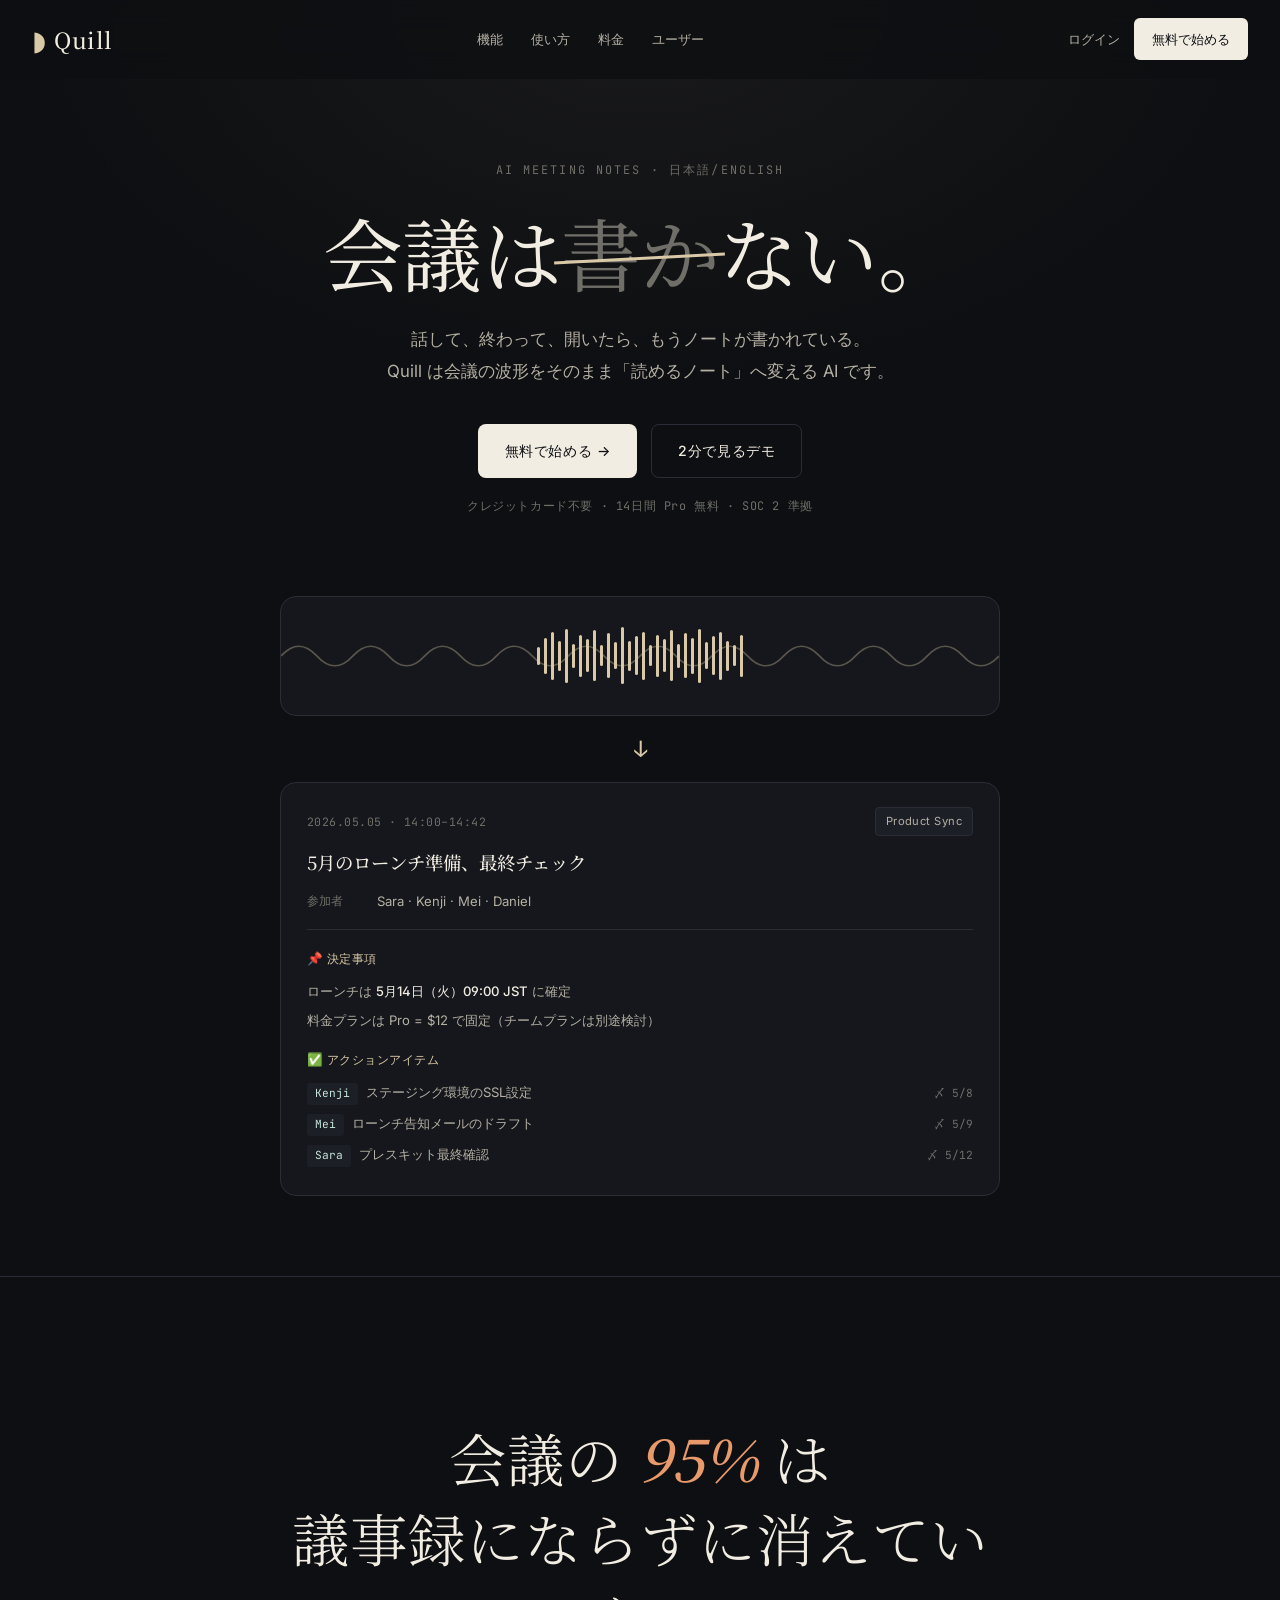
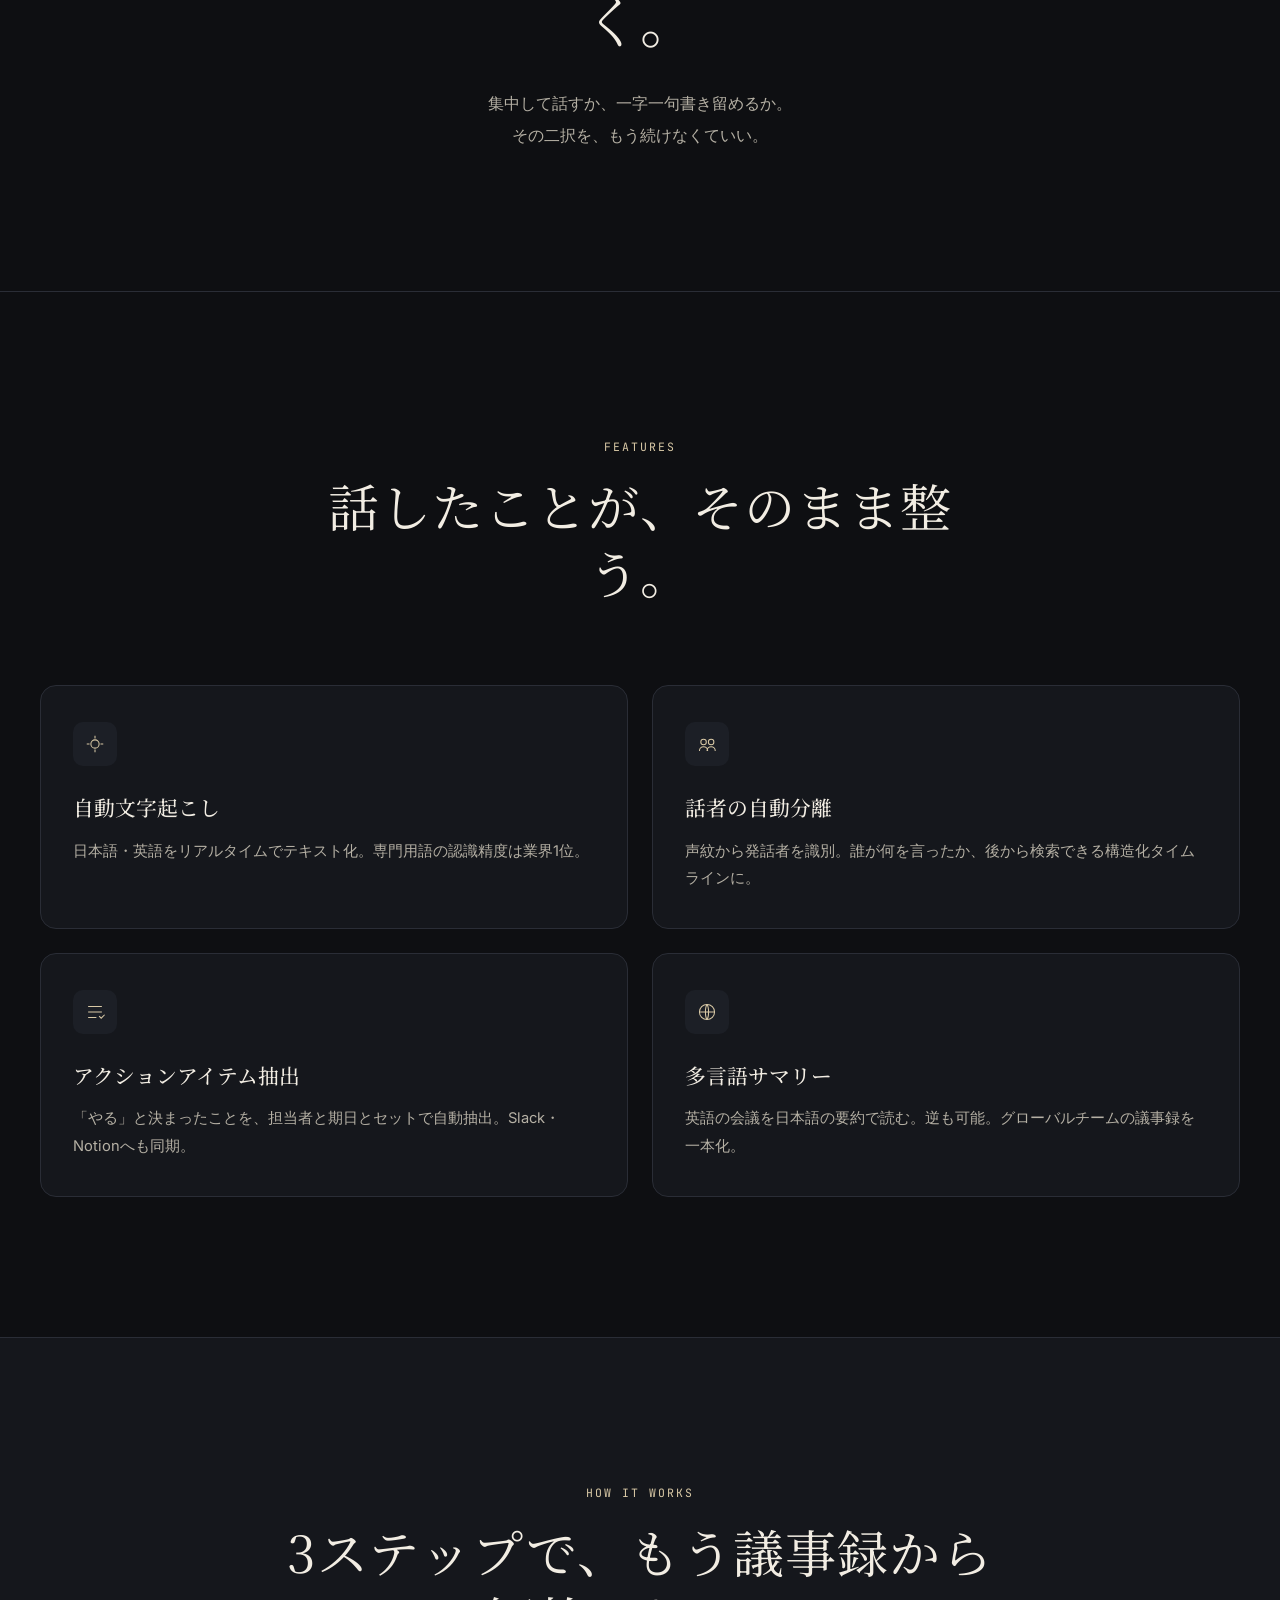
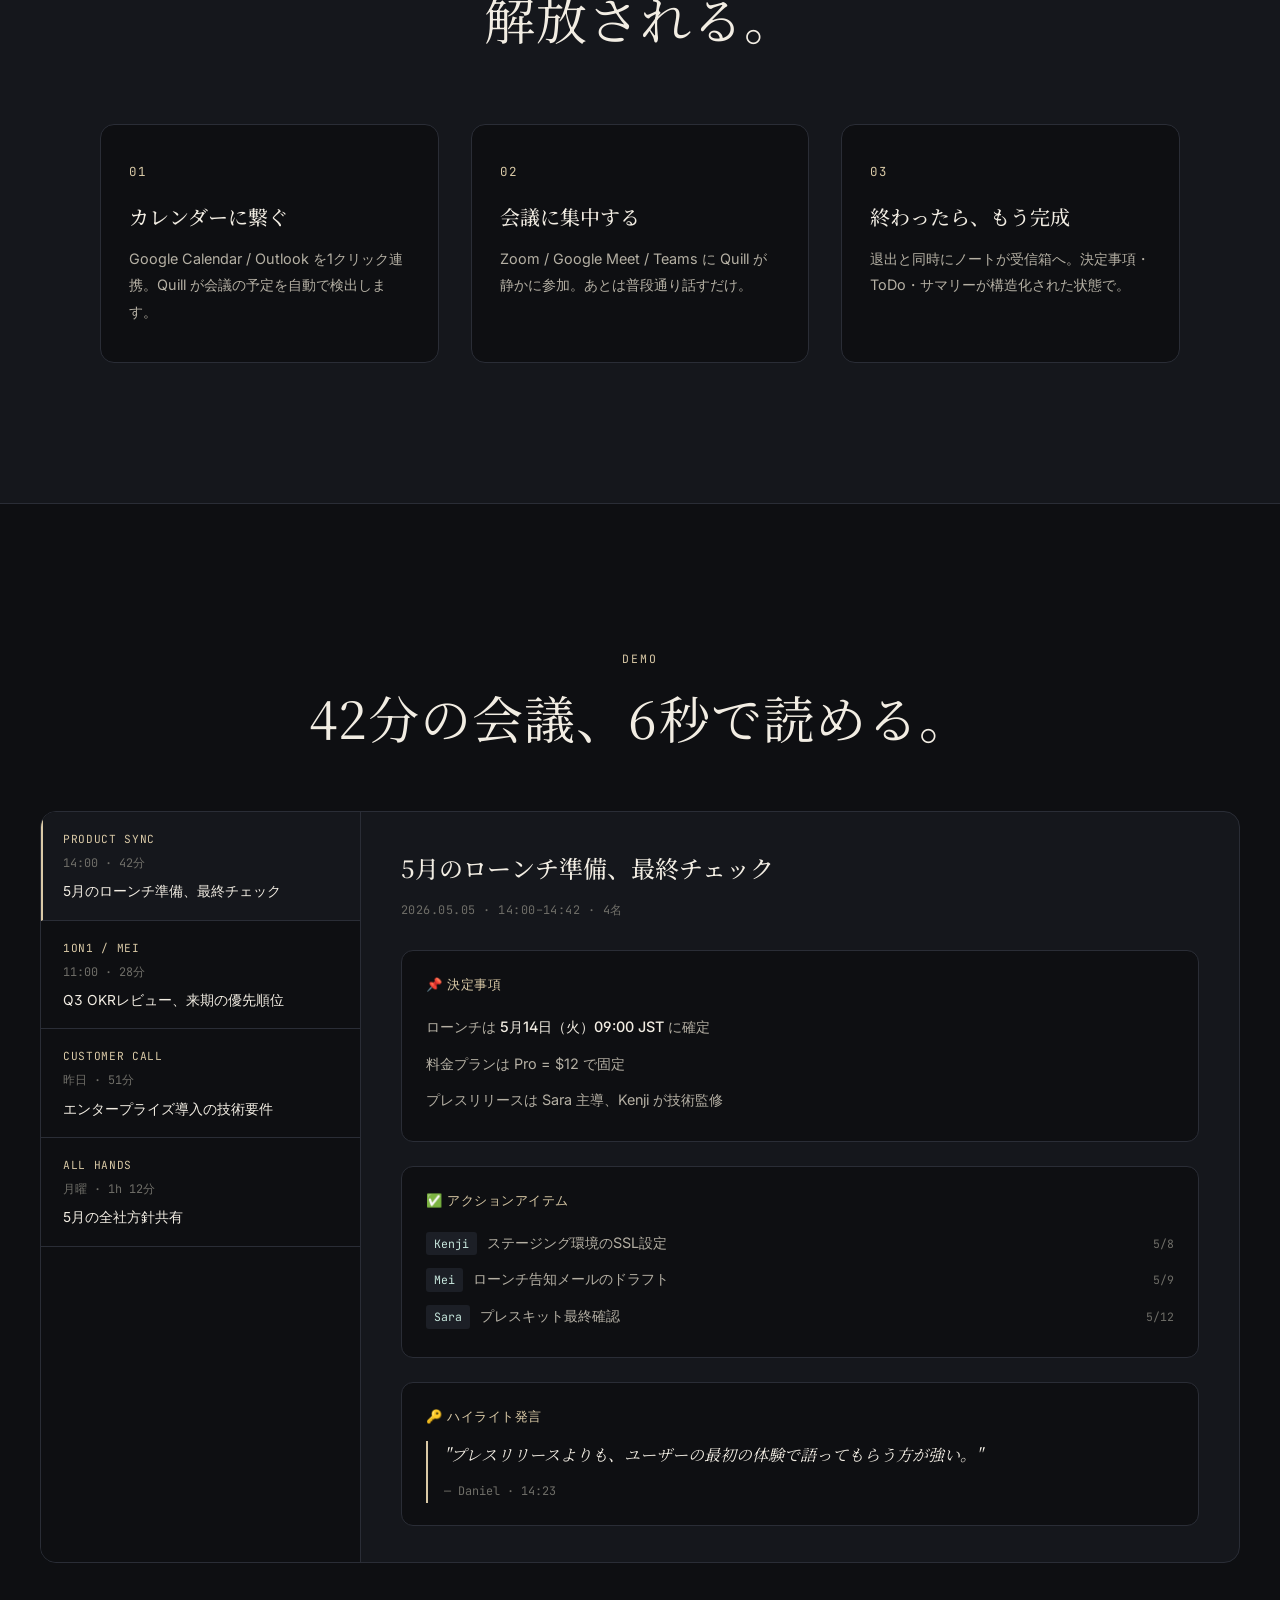
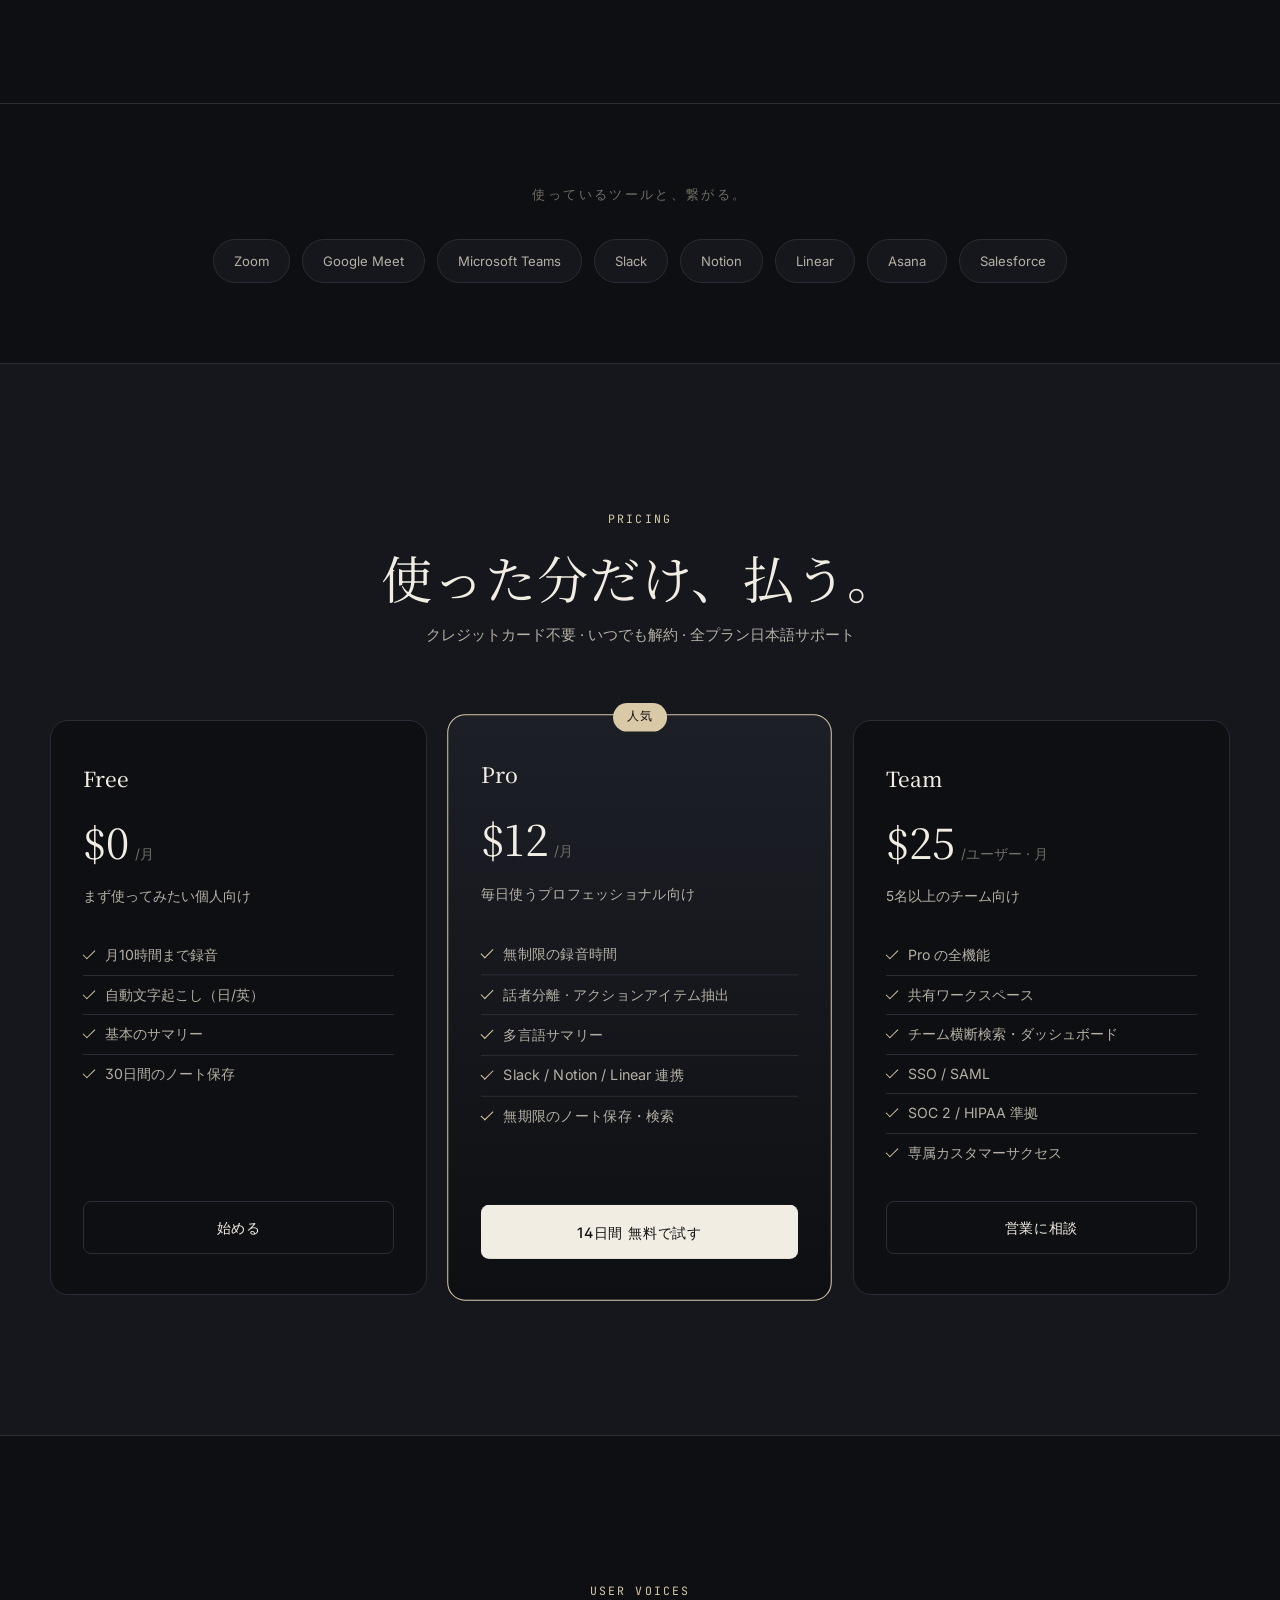
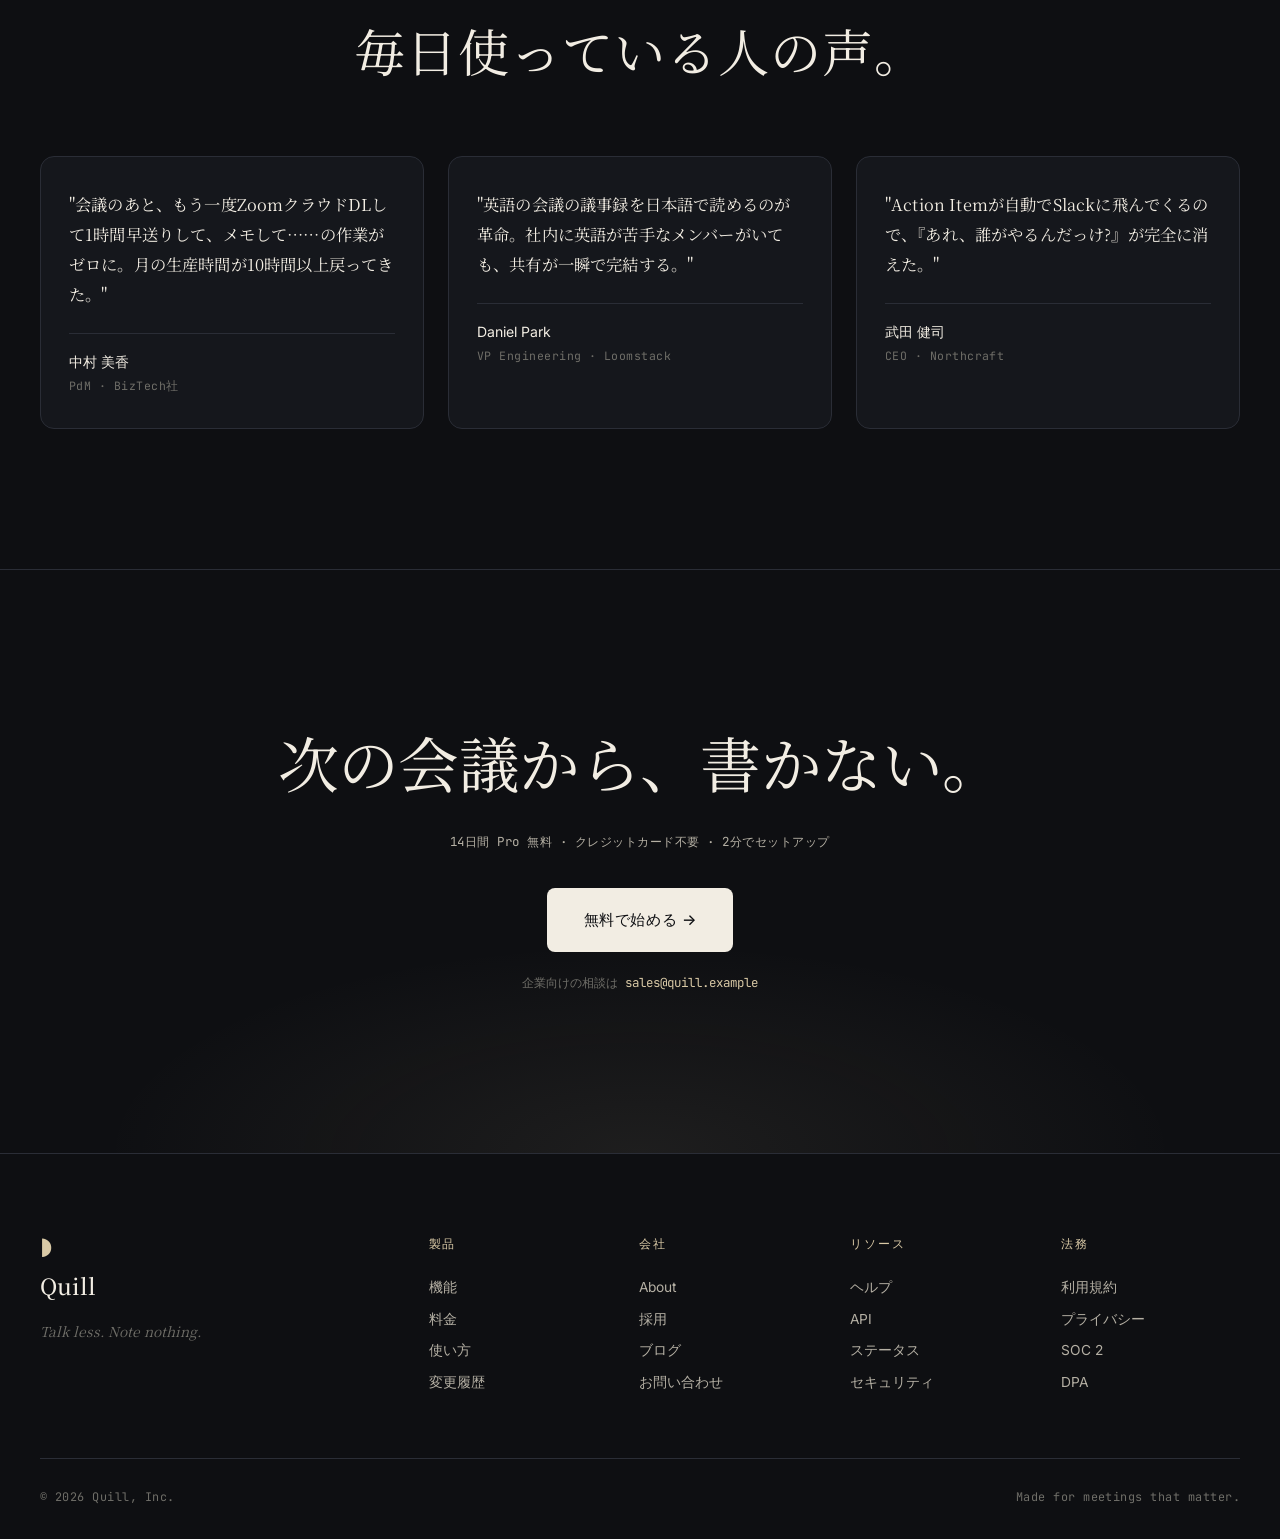
==== index.html @ e0715c47 "init: Quill — AI Meeting Notes SaaS LP" ====
<!DOCTYPE html>
<html lang="ja">
<head>
<meta charset="UTF-8">
<meta name="viewport" content="width=device-width,initial-scale=1">
<title>Quill — 会議は書かない。</title>
<meta name="description" content="AI議事録・話者分離・アクションアイテム抽出。Zoom / Google Meet / Teams に常駐し、終わった瞬間に読めるノートが届く。">
<meta property="og:title" content="Quill — 会議は書かない。">
<meta property="og:description" content="AI議事録・話者分離・アクションアイテム抽出。終わった瞬間に読めるノートが届く。">
<meta property="og:type" content="website">
<link rel="preconnect" href="https://fonts.googleapis.com">
<link rel="preconnect" href="https://fonts.gstatic.com" crossorigin>
<link href="https://fonts.googleapis.com/css2?family=Inter:wght@300;400;500;600;700&family=JetBrains+Mono:wght@400;500&family=Noto+Serif+JP:wght@300;400;500&display=swap" rel="stylesheet">
<link rel="stylesheet" href="styles.css">
</head>
<body>

<!-- Nav -->
<header class="nav" id="nav">
  <div class="nav__inner">
    <a href="#" class="nav__logo">
      <span class="nav__logo-mark">◗</span>
      <span class="nav__logo-text">Quill</span>
    </a>
    <nav class="nav__links">
      <a href="#features">機能</a>
      <a href="#how">使い方</a>
      <a href="#pricing">料金</a>
      <a href="#voices">ユーザー</a>
    </nav>
    <div class="nav__actions">
      <a href="#" class="nav__login">ログイン</a>
      <a href="#cta" class="nav__cta">無料で始める</a>
    </div>
  </div>
</header>

<!-- Hero -->
<section class="hero">
  <div class="hero__inner">
    <p class="hero__eyebrow">AI Meeting Notes · 日本語/English</p>
    <h1 class="hero__title">
      会議は<span class="hero__strike">書か</span>ない。
    </h1>
    <p class="hero__sub">
      話して、終わって、開いたら、もうノートが書かれている。<br>
      Quill は会議の波形をそのまま「読めるノート」へ変える AI です。
    </p>
    <div class="hero__cta">
      <a href="#cta" class="btn btn--primary">無料で始める →</a>
      <a href="#demo" class="btn btn--ghost">2分で見るデモ</a>
    </div>
    <p class="hero__trust">
      クレジットカード不要 · 14日間 Pro 無料 · SOC 2 準拠
    </p>

    <!-- Waveform → Note transformation -->
    <div class="hero-stage" aria-hidden="true">
      <div class="hero-stage__wave">
        <svg viewBox="0 0 600 120" preserveAspectRatio="none" class="wave-svg">
          <path id="wave-path" d="M0,60 Q15,40 30,60 T60,60 T90,60 T120,60 T150,60 T180,60 T210,60 T240,60 T270,60 T300,60 T330,60 T360,60 T390,60 T420,60 T450,60 T480,60 T510,60 T540,60 T570,60 T600,60" fill="none" stroke="currentColor" stroke-width="1.5"/>
        </svg>
        <div class="wave-bars">
          <span></span><span></span><span></span><span></span><span></span>
          <span></span><span></span><span></span><span></span><span></span>
          <span></span><span></span><span></span><span></span><span></span>
          <span></span><span></span><span></span><span></span><span></span>
          <span></span><span></span><span></span><span></span><span></span>
          <span></span><span></span><span></span><span></span><span></span>
        </div>
      </div>
      <div class="hero-stage__arrow">↓</div>
      <div class="hero-stage__note">
        <div class="note__head">
          <span class="note__date">2026.05.05 · 14:00–14:42</span>
          <span class="note__tag">Product Sync</span>
        </div>
        <h3 class="note__title">5月のローンチ準備、最終チェック</h3>
        <div class="note__row">
          <span class="note__label">参加者</span>
          <span class="note__value">Sara · Kenji · Mei · Daniel</span>
        </div>
        <div class="note__section">
          <p class="note__heading">📌 決定事項</p>
          <ul class="note__list">
            <li>ローンチは <strong>5月14日（火）09:00 JST</strong> に確定</li>
            <li>料金プランは Pro = $12 で固定（チームプランは別途検討）</li>
          </ul>
        </div>
        <div class="note__section">
          <p class="note__heading">✅ アクションアイテム</p>
          <ul class="note__list note__list--actions">
            <li><span class="who">Kenji</span> ステージング環境のSSL設定 <span class="due">〆 5/8</span></li>
            <li><span class="who">Mei</span> ローンチ告知メールのドラフト <span class="due">〆 5/9</span></li>
            <li><span class="who">Sara</span> プレスキット最終確認 <span class="due">〆 5/12</span></li>
          </ul>
        </div>
      </div>
    </div>
  </div>
</section>

<!-- Empathy statement -->
<section class="empathy">
  <div class="empathy__inner">
    <p class="empathy__lead">
      会議の <span class="empathy__num">95%</span> は<br>
      議事録にならずに消えていく。
    </p>
    <p class="empathy__sub">
      集中して話すか、一字一句書き留めるか。<br>
      その二択を、もう続けなくていい。
    </p>
  </div>
</section>

<!-- Features -->
<section class="features" id="features">
  <div class="features__header">
    <span class="eyebrow">Features</span>
    <h2 class="section-title">話したことが、そのまま整う。</h2>
  </div>
  <div class="features__grid">
    <article class="feature">
      <div class="feature__icon">
        <svg viewBox="0 0 32 32" fill="none" stroke="currentColor" stroke-width="1.5"><circle cx="16" cy="16" r="6"/><path d="M16 4v4M16 24v4M4 16h4M24 16h4"/></svg>
      </div>
      <h3 class="feature__title">自動文字起こし</h3>
      <p class="feature__desc">日本語・英語をリアルタイムでテキスト化。専門用語の認識精度は業界1位。</p>
    </article>
    <article class="feature">
      <div class="feature__icon">
        <svg viewBox="0 0 32 32" fill="none" stroke="currentColor" stroke-width="1.5"><circle cx="11" cy="13" r="4"/><circle cx="22" cy="13" r="4"/><path d="M5 26c0-3.3 2.7-6 6-6s6 2.7 6 6M16 26c0-3.3 2.7-6 6-6s6 2.7 6 6"/></svg>
      </div>
      <h3 class="feature__title">話者の自動分離</h3>
      <p class="feature__desc">声紋から発話者を識別。誰が何を言ったか、後から検索できる構造化タイムラインに。</p>
    </article>
    <article class="feature">
      <div class="feature__icon">
        <svg viewBox="0 0 32 32" fill="none" stroke="currentColor" stroke-width="1.5"><path d="M6 8h20M6 16h20M6 24h12"/><path d="M22 22l3 3 5-5"/></svg>
      </div>
      <h3 class="feature__title">アクションアイテム抽出</h3>
      <p class="feature__desc">「やる」と決まったことを、担当者と期日とセットで自動抽出。Slack・Notionへも同期。</p>
    </article>
    <article class="feature">
      <div class="feature__icon">
        <svg viewBox="0 0 32 32" fill="none" stroke="currentColor" stroke-width="1.5"><circle cx="16" cy="16" r="11"/><path d="M5 16h22M16 5c3 4 3 18 0 22M16 5c-3 4-3 18 0 22"/></svg>
      </div>
      <h3 class="feature__title">多言語サマリー</h3>
      <p class="feature__desc">英語の会議を日本語の要約で読む。逆も可能。グローバルチームの議事録を一本化。</p>
    </article>
  </div>
</section>

<!-- How it works -->
<section class="how" id="how">
  <div class="how__header">
    <span class="eyebrow">How it works</span>
    <h2 class="section-title">3ステップで、もう議事録から解放される。</h2>
  </div>
  <div class="how__steps">
    <div class="step">
      <div class="step__num">01</div>
      <h3 class="step__title">カレンダーに繋ぐ</h3>
      <p class="step__desc">Google Calendar / Outlook を1クリック連携。Quill が会議の予定を自動で検出します。</p>
    </div>
    <div class="step">
      <div class="step__num">02</div>
      <h3 class="step__title">会議に集中する</h3>
      <p class="step__desc">Zoom / Google Meet / Teams に Quill が静かに参加。あとは普段通り話すだけ。</p>
    </div>
    <div class="step">
      <div class="step__num">03</div>
      <h3 class="step__title">終わったら、もう完成</h3>
      <p class="step__desc">退出と同時にノートが受信箱へ。決定事項・ToDo・サマリーが構造化された状態で。</p>
    </div>
  </div>
</section>

<!-- Demo -->
<section class="demo" id="demo">
  <div class="demo__header">
    <span class="eyebrow">Demo</span>
    <h2 class="section-title">42分の会議、6秒で読める。</h2>
  </div>
  <div class="demo__inner">
    <div class="demo__sidebar">
      <div class="demo__sidebar-item is-active">
        <span class="demo__sidebar-tag">Product Sync</span>
        <span class="demo__sidebar-time">14:00 · 42分</span>
        <span class="demo__sidebar-summary">5月のローンチ準備、最終チェック</span>
      </div>
      <div class="demo__sidebar-item">
        <span class="demo__sidebar-tag">1on1 / Mei</span>
        <span class="demo__sidebar-time">11:00 · 28分</span>
        <span class="demo__sidebar-summary">Q3 OKRレビュー、来期の優先順位</span>
      </div>
      <div class="demo__sidebar-item">
        <span class="demo__sidebar-tag">Customer Call</span>
        <span class="demo__sidebar-time">昨日 · 51分</span>
        <span class="demo__sidebar-summary">エンタープライズ導入の技術要件</span>
      </div>
      <div class="demo__sidebar-item">
        <span class="demo__sidebar-tag">All Hands</span>
        <span class="demo__sidebar-time">月曜 · 1h 12分</span>
        <span class="demo__sidebar-summary">5月の全社方針共有</span>
      </div>
    </div>
    <div class="demo__main">
      <div class="demo__main-head">
        <h3>5月のローンチ準備、最終チェック</h3>
        <span class="demo__main-meta">2026.05.05 · 14:00–14:42 · 4名</span>
      </div>
      <div class="demo__main-body">
        <div class="demo__panel">
          <p class="demo__panel-title">📌 決定事項</p>
          <ul>
            <li>ローンチは <strong>5月14日（火）09:00 JST</strong> に確定</li>
            <li>料金プランは Pro = $12 で固定</li>
            <li>プレスリリースは Sara 主導、Kenji が技術監修</li>
          </ul>
        </div>
        <div class="demo__panel">
          <p class="demo__panel-title">✅ アクションアイテム</p>
          <ul class="demo__panel--actions">
            <li><span class="who">Kenji</span> ステージング環境のSSL設定 <span class="due">5/8</span></li>
            <li><span class="who">Mei</span> ローンチ告知メールのドラフト <span class="due">5/9</span></li>
            <li><span class="who">Sara</span> プレスキット最終確認 <span class="due">5/12</span></li>
          </ul>
        </div>
        <div class="demo__panel">
          <p class="demo__panel-title">🔑 ハイライト発言</p>
          <blockquote>
            <p>"プレスリリースよりも、ユーザーの最初の体験で語ってもらう方が強い。"</p>
            <cite>— Daniel · 14:23</cite>
          </blockquote>
        </div>
      </div>
    </div>
  </div>
</section>

<!-- Integrations -->
<section class="integrations">
  <p class="integrations__title">使っているツールと、繋がる。</p>
  <div class="integrations__row">
    <span class="integration-chip">Zoom</span>
    <span class="integration-chip">Google Meet</span>
    <span class="integration-chip">Microsoft Teams</span>
    <span class="integration-chip">Slack</span>
    <span class="integration-chip">Notion</span>
    <span class="integration-chip">Linear</span>
    <span class="integration-chip">Asana</span>
    <span class="integration-chip">Salesforce</span>
  </div>
</section>

<!-- Pricing -->
<section class="pricing" id="pricing">
  <div class="pricing__header">
    <span class="eyebrow">Pricing</span>
    <h2 class="section-title">使った分だけ、払う。</h2>
    <p class="pricing__sub">クレジットカード不要 · いつでも解約 · 全プラン日本語サポート</p>
  </div>
  <div class="pricing__grid">
    <article class="plan">
      <h3 class="plan__name">Free</h3>
      <p class="plan__price"><span class="plan__amount">$0</span><span class="plan__per">/月</span></p>
      <p class="plan__desc">まず使ってみたい個人向け</p>
      <ul class="plan__list">
        <li>月10時間まで録音</li>
        <li>自動文字起こし（日/英）</li>
        <li>基本のサマリー</li>
        <li>30日間のノート保存</li>
      </ul>
      <a href="#cta" class="btn btn--ghost btn--full">始める</a>
    </article>
    <article class="plan plan--featured">
      <span class="plan__badge">人気</span>
      <h3 class="plan__name">Pro</h3>
      <p class="plan__price"><span class="plan__amount">$12</span><span class="plan__per">/月</span></p>
      <p class="plan__desc">毎日使うプロフェッショナル向け</p>
      <ul class="plan__list">
        <li>無制限の録音時間</li>
        <li>話者分離 · アクションアイテム抽出</li>
        <li>多言語サマリー</li>
        <li>Slack / Notion / Linear 連携</li>
        <li>無期限のノート保存・検索</li>
      </ul>
      <a href="#cta" class="btn btn--primary btn--full">14日間 無料で試す</a>
    </article>
    <article class="plan">
      <h3 class="plan__name">Team</h3>
      <p class="plan__price"><span class="plan__amount">$25</span><span class="plan__per">/ユーザー · 月</span></p>
      <p class="plan__desc">5名以上のチーム向け</p>
      <ul class="plan__list">
        <li>Pro の全機能</li>
        <li>共有ワークスペース</li>
        <li>チーム横断検索・ダッシュボード</li>
        <li>SSO / SAML</li>
        <li>SOC 2 / HIPAA 準拠</li>
        <li>専属カスタマーサクセス</li>
      </ul>
      <a href="#cta" class="btn btn--ghost btn--full">営業に相談</a>
    </article>
  </div>
</section>

<!-- Voices -->
<section class="voices" id="voices">
  <div class="voices__header">
    <span class="eyebrow">User Voices</span>
    <h2 class="section-title">毎日使っている人の声。</h2>
  </div>
  <div class="voices__grid">
    <blockquote class="voice">
      <p>"会議のあと、もう一度ZoomクラウドDLして1時間早送りして、メモして……の作業がゼロに。月の生産時間が10時間以上戻ってきた。"</p>
      <footer>
        <span class="voice__name">中村 美香</span>
        <span class="voice__role">PdM · BizTech社</span>
      </footer>
    </blockquote>
    <blockquote class="voice">
      <p>"英語の会議の議事録を日本語で読めるのが革命。社内に英語が苦手なメンバーがいても、共有が一瞬で完結する。"</p>
      <footer>
        <span class="voice__name">Daniel Park</span>
        <span class="voice__role">VP Engineering · Loomstack</span>
      </footer>
    </blockquote>
    <blockquote class="voice">
      <p>"Action Itemが自動でSlackに飛んでくるので、『あれ、誰がやるんだっけ?』が完全に消えた。"</p>
      <footer>
        <span class="voice__name">武田 健司</span>
        <span class="voice__role">CEO · Northcraft</span>
      </footer>
    </blockquote>
  </div>
</section>

<!-- Final CTA -->
<section class="cta" id="cta">
  <div class="cta__inner">
    <h2 class="cta__title">次の会議から、書かない。</h2>
    <p class="cta__sub">14日間 Pro 無料 · クレジットカード不要 · 2分でセットアップ</p>
    <a href="#" class="btn btn--primary btn--lg">無料で始める →</a>
    <p class="cta__note">企業向けの相談は <a href="#">sales@quill.example</a></p>
  </div>
</section>

<!-- Footer -->
<footer class="ft">
  <div class="ft__inner">
    <div class="ft__brand">
      <span class="nav__logo-mark">◗</span>
      <span class="ft__logo-text">Quill</span>
      <p class="ft__tagline">Talk less. Note nothing.</p>
    </div>
    <div class="ft__cols">
      <div class="ft__col">
        <h4>製品</h4>
        <a href="#features">機能</a>
        <a href="#pricing">料金</a>
        <a href="#how">使い方</a>
        <a href="#">変更履歴</a>
      </div>
      <div class="ft__col">
        <h4>会社</h4>
        <a href="#">About</a>
        <a href="#">採用</a>
        <a href="#">ブログ</a>
        <a href="#">お問い合わせ</a>
      </div>
      <div class="ft__col">
        <h4>リソース</h4>
        <a href="#">ヘルプ</a>
        <a href="#">API</a>
        <a href="#">ステータス</a>
        <a href="#">セキュリティ</a>
      </div>
      <div class="ft__col">
        <h4>法務</h4>
        <a href="#">利用規約</a>
        <a href="#">プライバシー</a>
        <a href="#">SOC 2</a>
        <a href="#">DPA</a>
      </div>
    </div>
  </div>
  <div class="ft__bottom">
    <span>© 2026 Quill, Inc.</span>
    <span>Made for meetings that matter.</span>
  </div>
</footer>

<script src="js/main.js"></script>
</body>
</html>
---- styles.css ----
/* ── Quill ── AI Meeting Notes SaaS ─────────────────────────── */
*, *::before, *::after { box-sizing: border-box; margin: 0; padding: 0; }

:root {
  --bg:        #0E0F12;
  --bg-2:      #15171C;
  --bg-3:      #1C1F26;
  --line:      #2A2D36;
  --ink:       #F2EDE3;
  --ink-2:     #B5B0A4;
  --ink-3:     #6F6E68;
  --sand:      #D9C9A6;
  --sand-2:    #E8DBBE;
  --accent:    #C7E7DD;
  --warn:      #E89A6B;
  --serif:     'Noto Serif JP', Georgia, serif;
  --sans:      'Inter', system-ui, sans-serif;
  --mono:      'JetBrains Mono', monospace;
}

html { scroll-behavior: smooth; }
body {
  background: var(--bg);
  color: var(--ink);
  font-family: var(--sans);
  font-weight: 400;
  line-height: 1.7;
  font-feature-settings: "ss01";
  -webkit-font-smoothing: antialiased;
}
a { color: inherit; text-decoration: none; }
img { display: block; max-width: 100%; }

.eyebrow {
  display: inline-block;
  font-family: var(--mono);
  font-size: 0.72rem;
  letter-spacing: 0.18em;
  color: var(--sand);
  text-transform: uppercase;
  margin-bottom: 16px;
}
.section-title {
  font-family: var(--serif);
  font-weight: 400;
  font-size: clamp(2rem, 4vw, 3.2rem);
  letter-spacing: 0.02em;
  line-height: 1.3;
  color: var(--ink);
}

.btn {
  display: inline-flex;
  align-items: center;
  gap: 8px;
  padding: 14px 26px;
  font-size: 0.88rem;
  font-weight: 500;
  letter-spacing: 0.04em;
  border-radius: 8px;
  transition: transform 0.2s, background 0.3s, color 0.3s, border-color 0.3s;
  border: 1px solid transparent;
  cursor: pointer;
}
.btn--primary {
  background: var(--ink);
  color: var(--bg);
}
.btn--primary:hover { background: var(--sand-2); transform: translateY(-1px); }
.btn--ghost {
  background: transparent;
  color: var(--ink);
  border-color: var(--line);
}
.btn--ghost:hover { background: var(--bg-2); border-color: var(--sand); }
.btn--full { width: 100%; justify-content: center; }
.btn--lg { padding: 18px 36px; font-size: 0.95rem; }

/* ── Nav ───────────────────────────────────────────────────── */
.nav {
  position: fixed; top: 0; left: 0; right: 0;
  z-index: 100;
  padding: 18px 0;
  background: rgba(14,15,18,0.82);
  backdrop-filter: blur(14px);
  border-bottom: 1px solid transparent;
  transition: border-color 0.3s, background 0.3s;
}
.nav.scrolled {
  border-color: var(--line);
}
.nav__inner {
  max-width: 1280px;
  margin: 0 auto;
  padding: 0 32px;
  display: flex;
  align-items: center;
  justify-content: space-between;
  gap: 32px;
}
.nav__logo {
  display: inline-flex;
  align-items: center;
  gap: 8px;
  font-family: var(--serif);
  font-size: 1.4rem;
  font-weight: 500;
  letter-spacing: 0.02em;
}
.nav__logo-mark { color: var(--sand); font-size: 1.2em; line-height: 1; }
.nav__links {
  display: flex; gap: 28px;
  flex: 1;
  justify-content: center;
}
.nav__links a {
  font-size: 0.84rem;
  color: var(--ink-2);
  transition: color 0.2s;
}
.nav__links a:hover { color: var(--ink); }
.nav__actions { display: flex; gap: 14px; align-items: center; }
.nav__login {
  font-size: 0.84rem;
  color: var(--ink-2);
}
.nav__cta {
  padding: 10px 18px;
  background: var(--ink);
  color: var(--bg);
  font-size: 0.82rem;
  font-weight: 500;
  border-radius: 6px;
  transition: background 0.2s;
}
.nav__cta:hover { background: var(--sand-2); }

/* ── Hero ──────────────────────────────────────────────────── */
.hero {
  position: relative;
  padding: 160px 32px 80px;
  text-align: center;
  background: radial-gradient(ellipse 80% 50% at 50% 0%, rgba(217,201,166,0.06), transparent 60%), var(--bg);
}
.hero__inner { max-width: 980px; margin: 0 auto; }
.hero__eyebrow {
  font-family: var(--mono);
  font-size: 0.74rem;
  letter-spacing: 0.18em;
  color: var(--ink-3);
  margin-bottom: 28px;
  text-transform: uppercase;
}
.hero__title {
  font-family: var(--serif);
  font-weight: 400;
  font-size: clamp(2.8rem, 7vw, 5rem);
  line-height: 1.1;
  letter-spacing: -0.01em;
  margin-bottom: 28px;
}
.hero__strike {
  position: relative;
  display: inline-block;
  color: var(--ink-3);
}
.hero__strike::after {
  content: '';
  position: absolute;
  left: -4%; right: -4%; top: 56%;
  height: 3px;
  background: var(--sand);
  transform: rotate(-3deg);
}
.hero__sub {
  font-size: 1.05rem;
  color: var(--ink-2);
  line-height: 1.9;
  max-width: 640px;
  margin: 0 auto 36px;
}
.hero__cta {
  display: flex;
  gap: 14px;
  justify-content: center;
  flex-wrap: wrap;
  margin-bottom: 18px;
}
.hero__trust {
  font-family: var(--mono);
  font-size: 0.74rem;
  color: var(--ink-3);
  letter-spacing: 0.05em;
  margin-bottom: 80px;
}

/* Hero stage: waveform → note */
.hero-stage {
  display: flex;
  flex-direction: column;
  align-items: center;
  gap: 22px;
  max-width: 720px;
  margin: 0 auto;
}
.hero-stage__wave {
  position: relative;
  width: 100%;
  height: 120px;
  background: var(--bg-2);
  border: 1px solid var(--line);
  border-radius: 16px;
  display: flex;
  align-items: center;
  justify-content: center;
  overflow: hidden;
  color: var(--sand);
}
.wave-svg {
  position: absolute;
  inset: 0;
  width: 100%;
  height: 100%;
  opacity: 0.35;
}
.wave-bars {
  display: flex;
  gap: 4px;
  align-items: center;
  height: 60px;
  z-index: 1;
}
.wave-bars span {
  display: block;
  width: 3px;
  background: var(--sand);
  border-radius: 2px;
  animation: barPulse 1.2s ease-in-out infinite;
}
.wave-bars span:nth-child(1)  { animation-delay: 0.00s; height: 30%; }
.wave-bars span:nth-child(2)  { animation-delay: 0.08s; height: 60%; }
.wave-bars span:nth-child(3)  { animation-delay: 0.12s; height: 80%; }
.wave-bars span:nth-child(4)  { animation-delay: 0.18s; height: 50%; }
.wave-bars span:nth-child(5)  { animation-delay: 0.22s; height: 90%; }
.wave-bars span:nth-child(6)  { animation-delay: 0.30s; height: 40%; }
.wave-bars span:nth-child(7)  { animation-delay: 0.36s; height: 70%; }
.wave-bars span:nth-child(8)  { animation-delay: 0.40s; height: 55%; }
.wave-bars span:nth-child(9)  { animation-delay: 0.48s; height: 85%; }
.wave-bars span:nth-child(10) { animation-delay: 0.52s; height: 35%; }
.wave-bars span:nth-child(11) { animation-delay: 0.60s; height: 75%; }
.wave-bars span:nth-child(12) { animation-delay: 0.64s; height: 45%; }
.wave-bars span:nth-child(13) { animation-delay: 0.72s; height: 95%; }
.wave-bars span:nth-child(14) { animation-delay: 0.76s; height: 50%; }
.wave-bars span:nth-child(15) { animation-delay: 0.84s; height: 65%; }
.wave-bars span:nth-child(16) { animation-delay: 0.88s; height: 80%; }
.wave-bars span:nth-child(17) { animation-delay: 0.96s; height: 35%; }
.wave-bars span:nth-child(18) { animation-delay: 1.00s; height: 70%; }
.wave-bars span:nth-child(19) { animation-delay: 1.08s; height: 55%; }
.wave-bars span:nth-child(20) { animation-delay: 1.12s; height: 85%; }
.wave-bars span:nth-child(21) { animation-delay: 1.20s; height: 40%; }
.wave-bars span:nth-child(22) { animation-delay: 1.24s; height: 75%; }
.wave-bars span:nth-child(23) { animation-delay: 1.32s; height: 60%; }
.wave-bars span:nth-child(24) { animation-delay: 1.36s; height: 90%; }
.wave-bars span:nth-child(25) { animation-delay: 1.44s; height: 45%; }
.wave-bars span:nth-child(26) { animation-delay: 1.48s; height: 65%; }
.wave-bars span:nth-child(27) { animation-delay: 1.56s; height: 80%; }
.wave-bars span:nth-child(28) { animation-delay: 1.60s; height: 50%; }
.wave-bars span:nth-child(29) { animation-delay: 1.68s; height: 35%; }
.wave-bars span:nth-child(30) { animation-delay: 1.72s; height: 70%; }
@keyframes barPulse {
  0%,100% { transform: scaleY(0.4); }
  50%     { transform: scaleY(1.0); }
}

.hero-stage__arrow {
  font-family: var(--mono);
  color: var(--sand);
  font-size: 1.4rem;
  line-height: 1;
  animation: arrowPulse 2s ease-in-out infinite;
}
@keyframes arrowPulse {
  0%, 100% { opacity: 0.5; transform: translateY(0); }
  50%      { opacity: 1.0; transform: translateY(4px); }
}

.hero-stage__note {
  width: 100%;
  background: var(--bg-2);
  border: 1px solid var(--line);
  border-radius: 16px;
  padding: 24px 26px;
  text-align: left;
  font-size: 0.88rem;
}
.note__head {
  display: flex;
  justify-content: space-between;
  align-items: center;
  margin-bottom: 14px;
}
.note__date { font-family: var(--mono); font-size: 0.72rem; color: var(--ink-3); letter-spacing: 0.04em; }
.note__tag {
  background: var(--bg-3);
  border: 1px solid var(--line);
  color: var(--ink-2);
  padding: 4px 10px;
  font-size: 0.7rem;
  border-radius: 4px;
  letter-spacing: 0.04em;
}
.note__title {
  font-family: var(--serif);
  font-weight: 500;
  font-size: 1.15rem;
  color: var(--ink);
  margin-bottom: 14px;
  line-height: 1.4;
}
.note__row { display: flex; gap: 14px; margin-bottom: 18px; padding-bottom: 16px; border-bottom: 1px solid var(--line); }
.note__label { color: var(--ink-3); font-size: 0.78rem; min-width: 56px; }
.note__value { color: var(--ink-2); font-size: 0.82rem; }
.note__section { margin-bottom: 14px; }
.note__section:last-child { margin-bottom: 0; }
.note__heading { font-size: 0.78rem; color: var(--sand); letter-spacing: 0.04em; margin-bottom: 8px; font-weight: 500; }
.note__list { list-style: none; padding-left: 0; }
.note__list li { font-size: 0.82rem; color: var(--ink-2); padding: 4px 0; line-height: 1.6; }
.note__list strong { color: var(--ink); font-weight: 500; }
.note__list--actions li { display: flex; gap: 8px; align-items: baseline; }
.note__list--actions .who {
  display: inline-block;
  font-family: var(--mono);
  font-size: 0.7rem;
  background: var(--bg-3);
  color: var(--accent);
  padding: 2px 8px;
  border-radius: 3px;
  flex-shrink: 0;
}
.note__list--actions .due {
  font-family: var(--mono);
  font-size: 0.7rem;
  color: var(--ink-3);
  margin-left: auto;
  flex-shrink: 0;
}

/* ── Empathy ───────────────────────────────────────────────── */
.empathy {
  padding: 140px 32px;
  text-align: center;
  border-top: 1px solid var(--line);
  border-bottom: 1px solid var(--line);
}
.empathy__inner { max-width: 720px; margin: 0 auto; }
.empathy__lead {
  font-family: var(--serif);
  font-weight: 300;
  font-size: clamp(2.2rem, 5vw, 3.6rem);
  line-height: 1.4;
  margin-bottom: 28px;
  color: var(--ink);
}
.empathy__num {
  color: var(--warn);
  font-weight: 500;
  font-style: italic;
}
.empathy__sub {
  font-size: 1rem;
  color: var(--ink-2);
  line-height: 2;
}

/* ── Features ──────────────────────────────────────────────── */
.features { padding: 140px 32px; }
.features__header { text-align: center; max-width: 720px; margin: 0 auto 80px; }
.features__grid {
  max-width: 1200px;
  margin: 0 auto;
  display: grid;
  grid-template-columns: repeat(2, 1fr);
  gap: 24px;
}
.feature {
  background: var(--bg-2);
  border: 1px solid var(--line);
  border-radius: 16px;
  padding: 36px 32px;
  transition: border-color 0.3s, transform 0.3s;
}
.feature:hover { border-color: var(--sand); transform: translateY(-2px); }
.feature__icon {
  width: 44px;
  height: 44px;
  display: flex;
  align-items: center;
  justify-content: center;
  background: var(--bg-3);
  color: var(--sand);
  border-radius: 10px;
  margin-bottom: 24px;
}
.feature__icon svg { width: 22px; height: 22px; }
.feature__title {
  font-family: var(--serif);
  font-weight: 500;
  font-size: 1.3rem;
  color: var(--ink);
  margin-bottom: 12px;
}
.feature__desc {
  font-size: 0.92rem;
  color: var(--ink-2);
  line-height: 1.85;
}

/* ── How ───────────────────────────────────────────────────── */
.how { padding: 140px 32px; background: var(--bg-2); border-top: 1px solid var(--line); border-bottom: 1px solid var(--line); }
.how__header { text-align: center; max-width: 720px; margin: 0 auto 72px; }
.how__steps {
  max-width: 1080px;
  margin: 0 auto;
  display: grid;
  grid-template-columns: repeat(3, 1fr);
  gap: 32px;
}
.step {
  position: relative;
  padding: 36px 28px;
  border: 1px solid var(--line);
  background: var(--bg);
  border-radius: 14px;
}
.step__num {
  font-family: var(--mono);
  font-size: 0.78rem;
  letter-spacing: 0.16em;
  color: var(--sand);
  margin-bottom: 18px;
}
.step__title {
  font-family: var(--serif);
  font-weight: 500;
  font-size: 1.25rem;
  margin-bottom: 12px;
}
.step__desc {
  font-size: 0.9rem;
  color: var(--ink-2);
  line-height: 1.85;
}

/* ── Demo ──────────────────────────────────────────────────── */
.demo { padding: 140px 32px; }
.demo__header { text-align: center; max-width: 720px; margin: 0 auto 60px; }
.demo__inner {
  max-width: 1200px;
  margin: 0 auto;
  display: grid;
  grid-template-columns: 320px 1fr;
  gap: 0;
  border: 1px solid var(--line);
  border-radius: 16px;
  overflow: hidden;
  background: var(--bg-2);
  min-height: 560px;
}
.demo__sidebar {
  border-right: 1px solid var(--line);
  background: var(--bg);
}
.demo__sidebar-item {
  display: flex;
  flex-direction: column;
  gap: 4px;
  padding: 18px 22px;
  border-bottom: 1px solid var(--line);
  cursor: pointer;
  transition: background 0.2s;
}
.demo__sidebar-item:hover { background: var(--bg-2); }
.demo__sidebar-item.is-active {
  background: var(--bg-2);
  border-left: 2px solid var(--sand);
  padding-left: 20px;
}
.demo__sidebar-tag {
  font-family: var(--mono);
  font-size: 0.7rem;
  letter-spacing: 0.06em;
  color: var(--sand);
  text-transform: uppercase;
}
.demo__sidebar-time {
  font-size: 0.74rem;
  color: var(--ink-3);
  font-family: var(--mono);
}
.demo__sidebar-summary {
  font-size: 0.86rem;
  color: var(--ink);
  line-height: 1.5;
  margin-top: 4px;
}

.demo__main { padding: 36px 40px; }
.demo__main-head h3 {
  font-family: var(--serif);
  font-weight: 500;
  font-size: 1.5rem;
  margin-bottom: 6px;
}
.demo__main-meta {
  font-family: var(--mono);
  font-size: 0.74rem;
  color: var(--ink-3);
  letter-spacing: 0.04em;
}
.demo__main-body { display: flex; flex-direction: column; gap: 24px; margin-top: 28px; }
.demo__panel {
  background: var(--bg);
  border: 1px solid var(--line);
  border-radius: 12px;
  padding: 22px 24px;
}
.demo__panel-title {
  font-size: 0.82rem;
  font-weight: 500;
  color: var(--sand);
  margin-bottom: 14px;
  letter-spacing: 0.04em;
}
.demo__panel ul { list-style: none; padding: 0; }
.demo__panel ul li {
  font-size: 0.9rem;
  color: var(--ink-2);
  padding: 6px 0;
  line-height: 1.7;
}
.demo__panel ul li strong { color: var(--ink); font-weight: 500; }
.demo__panel--actions li { display: flex; gap: 10px; align-items: baseline; }
.demo__panel--actions .who {
  font-family: var(--mono);
  font-size: 0.72rem;
  background: var(--bg-3);
  color: var(--accent);
  padding: 2px 8px;
  border-radius: 3px;
  flex-shrink: 0;
}
.demo__panel--actions .due {
  font-family: var(--mono);
  font-size: 0.72rem;
  color: var(--ink-3);
  margin-left: auto;
}
.demo__panel blockquote {
  border-left: 2px solid var(--sand);
  padding-left: 16px;
}
.demo__panel blockquote p {
  font-family: var(--serif);
  font-size: 1rem;
  font-style: italic;
  color: var(--ink);
  line-height: 1.7;
  margin-bottom: 8px;
}
.demo__panel blockquote cite {
  font-family: var(--mono);
  font-size: 0.74rem;
  color: var(--ink-3);
  font-style: normal;
}

/* ── Integrations ──────────────────────────────────────────── */
.integrations {
  padding: 80px 32px;
  border-top: 1px solid var(--line);
  text-align: center;
}
.integrations__title {
  font-family: var(--mono);
  font-size: 0.82rem;
  letter-spacing: 0.18em;
  color: var(--ink-3);
  text-transform: uppercase;
  margin-bottom: 32px;
}
.integrations__row {
  display: flex;
  flex-wrap: wrap;
  gap: 12px;
  justify-content: center;
  max-width: 900px;
  margin: 0 auto;
}
.integration-chip {
  padding: 10px 20px;
  border: 1px solid var(--line);
  border-radius: 999px;
  font-size: 0.82rem;
  color: var(--ink-2);
  background: var(--bg-2);
  transition: border-color 0.2s, color 0.2s;
}
.integration-chip:hover { border-color: var(--sand); color: var(--ink); }

/* ── Pricing ───────────────────────────────────────────────── */
.pricing { padding: 140px 32px; background: var(--bg-2); border-top: 1px solid var(--line); border-bottom: 1px solid var(--line); }
.pricing__header { text-align: center; max-width: 720px; margin: 0 auto 72px; }
.pricing__sub { font-size: 0.92rem; color: var(--ink-2); margin-top: 12px; }
.pricing__grid {
  max-width: 1180px;
  margin: 0 auto;
  display: grid;
  grid-template-columns: repeat(3, 1fr);
  gap: 24px;
  align-items: stretch;
}
.plan {
  background: var(--bg);
  border: 1px solid var(--line);
  border-radius: 18px;
  padding: 40px 32px;
  display: flex;
  flex-direction: column;
  position: relative;
}
.plan--featured {
  background: linear-gradient(180deg, var(--bg-3) 0%, var(--bg) 100%);
  border-color: var(--sand);
  transform: scale(1.02);
}
.plan__badge {
  position: absolute;
  top: -12px; left: 50%;
  transform: translateX(-50%);
  background: var(--sand);
  color: var(--bg);
  font-size: 0.72rem;
  font-weight: 500;
  padding: 4px 14px;
  border-radius: 999px;
  letter-spacing: 0.04em;
}
.plan__name {
  font-family: var(--serif);
  font-weight: 500;
  font-size: 1.3rem;
  color: var(--ink);
  margin-bottom: 10px;
}
.plan__price { display: flex; align-items: baseline; gap: 6px; margin-bottom: 8px; }
.plan__amount {
  font-family: var(--serif);
  font-weight: 400;
  font-size: 2.6rem;
  color: var(--ink);
}
.plan__per { font-size: 0.86rem; color: var(--ink-3); }
.plan__desc {
  font-size: 0.86rem;
  color: var(--ink-2);
  margin-bottom: 28px;
}
.plan__list { list-style: none; padding: 0; flex: 1; margin-bottom: 28px; }
.plan__list li {
  font-size: 0.88rem;
  color: var(--ink-2);
  padding: 8px 0 8px 22px;
  position: relative;
  line-height: 1.6;
  border-bottom: 1px solid var(--line);
}
.plan__list li:last-child { border-bottom: none; }
.plan__list li::before {
  content: '';
  position: absolute;
  left: 0; top: 14px;
  width: 12px; height: 6px;
  border-left: 1.5px solid var(--sand);
  border-bottom: 1.5px solid var(--sand);
  transform: rotate(-45deg);
}

/* ── Voices ────────────────────────────────────────────────── */
.voices { padding: 140px 32px; }
.voices__header { text-align: center; max-width: 720px; margin: 0 auto 72px; }
.voices__grid {
  max-width: 1200px;
  margin: 0 auto;
  display: grid;
  grid-template-columns: repeat(3, 1fr);
  gap: 24px;
}
.voice {
  background: var(--bg-2);
  border: 1px solid var(--line);
  border-radius: 14px;
  padding: 32px 28px;
  display: flex;
  flex-direction: column;
  gap: 24px;
}
.voice p {
  font-family: var(--serif);
  font-size: 1.02rem;
  line-height: 1.85;
  color: var(--ink);
  letter-spacing: 0.01em;
}
.voice footer {
  display: flex;
  flex-direction: column;
  gap: 2px;
  border-top: 1px solid var(--line);
  padding-top: 16px;
}
.voice__name { font-size: 0.88rem; color: var(--ink); }
.voice__role { font-family: var(--mono); font-size: 0.72rem; color: var(--ink-3); letter-spacing: 0.04em; }

/* ── CTA ───────────────────────────────────────────────────── */
.cta {
  padding: 140px 32px 160px;
  text-align: center;
  background: radial-gradient(ellipse 70% 60% at 50% 100%, rgba(217,201,166,0.08), transparent 60%), var(--bg);
  border-top: 1px solid var(--line);
}
.cta__inner { max-width: 760px; margin: 0 auto; }
.cta__title {
  font-family: var(--serif);
  font-weight: 400;
  font-size: clamp(2.4rem, 5vw, 3.8rem);
  margin-bottom: 18px;
  letter-spacing: -0.01em;
}
.cta__sub {
  color: var(--ink-2);
  font-family: var(--mono);
  font-size: 0.78rem;
  letter-spacing: 0.04em;
  margin-bottom: 36px;
}
.cta__note {
  margin-top: 20px;
  font-family: var(--mono);
  font-size: 0.78rem;
  color: var(--ink-3);
}
.cta__note a { color: var(--sand); }

/* ── Footer ────────────────────────────────────────────────── */
.ft {
  padding: 80px 32px 32px;
  background: var(--bg);
  border-top: 1px solid var(--line);
}
.ft__inner {
  max-width: 1200px;
  margin: 0 auto;
  display: grid;
  grid-template-columns: 1.2fr 3fr;
  gap: 64px;
  margin-bottom: 60px;
}
.ft__brand { display: flex; flex-direction: column; gap: 8px; }
.ft__brand .nav__logo-mark { color: var(--sand); font-size: 1.5rem; }
.ft__logo-text { font-family: var(--serif); font-size: 1.4rem; font-weight: 500; }
.ft__tagline {
  font-family: var(--serif);
  font-style: italic;
  font-size: 0.86rem;
  color: var(--ink-3);
  margin-top: 8px;
}
.ft__cols {
  display: grid;
  grid-template-columns: repeat(4, 1fr);
  gap: 32px;
}
.ft__col h4 {
  font-size: 0.74rem;
  letter-spacing: 0.16em;
  color: var(--sand);
  text-transform: uppercase;
  margin-bottom: 18px;
  font-weight: 500;
}
.ft__col a {
  display: block;
  font-size: 0.86rem;
  color: var(--ink-2);
  padding: 4px 0;
  transition: color 0.2s;
}
.ft__col a:hover { color: var(--ink); }
.ft__bottom {
  max-width: 1200px;
  margin: 0 auto;
  padding-top: 28px;
  border-top: 1px solid var(--line);
  display: flex;
  justify-content: space-between;
  font-family: var(--mono);
  font-size: 0.74rem;
  color: var(--ink-3);
  letter-spacing: 0.04em;
}

/* ── Responsive ────────────────────────────────────────────── */
@media (max-width: 900px) {
  .nav__links { display: none; }
  .features__grid { grid-template-columns: 1fr; }
  .how__steps { grid-template-columns: 1fr; }
  .demo__inner { grid-template-columns: 1fr; }
  .demo__sidebar { border-right: none; border-bottom: 1px solid var(--line); }
  .pricing__grid { grid-template-columns: 1fr; }
  .plan--featured { transform: none; }
  .voices__grid { grid-template-columns: 1fr; }
  .ft__inner { grid-template-columns: 1fr; gap: 36px; }
  .ft__cols { grid-template-columns: 1fr 1fr; }
  .ft__bottom { flex-direction: column; gap: 8px; text-align: center; }
}
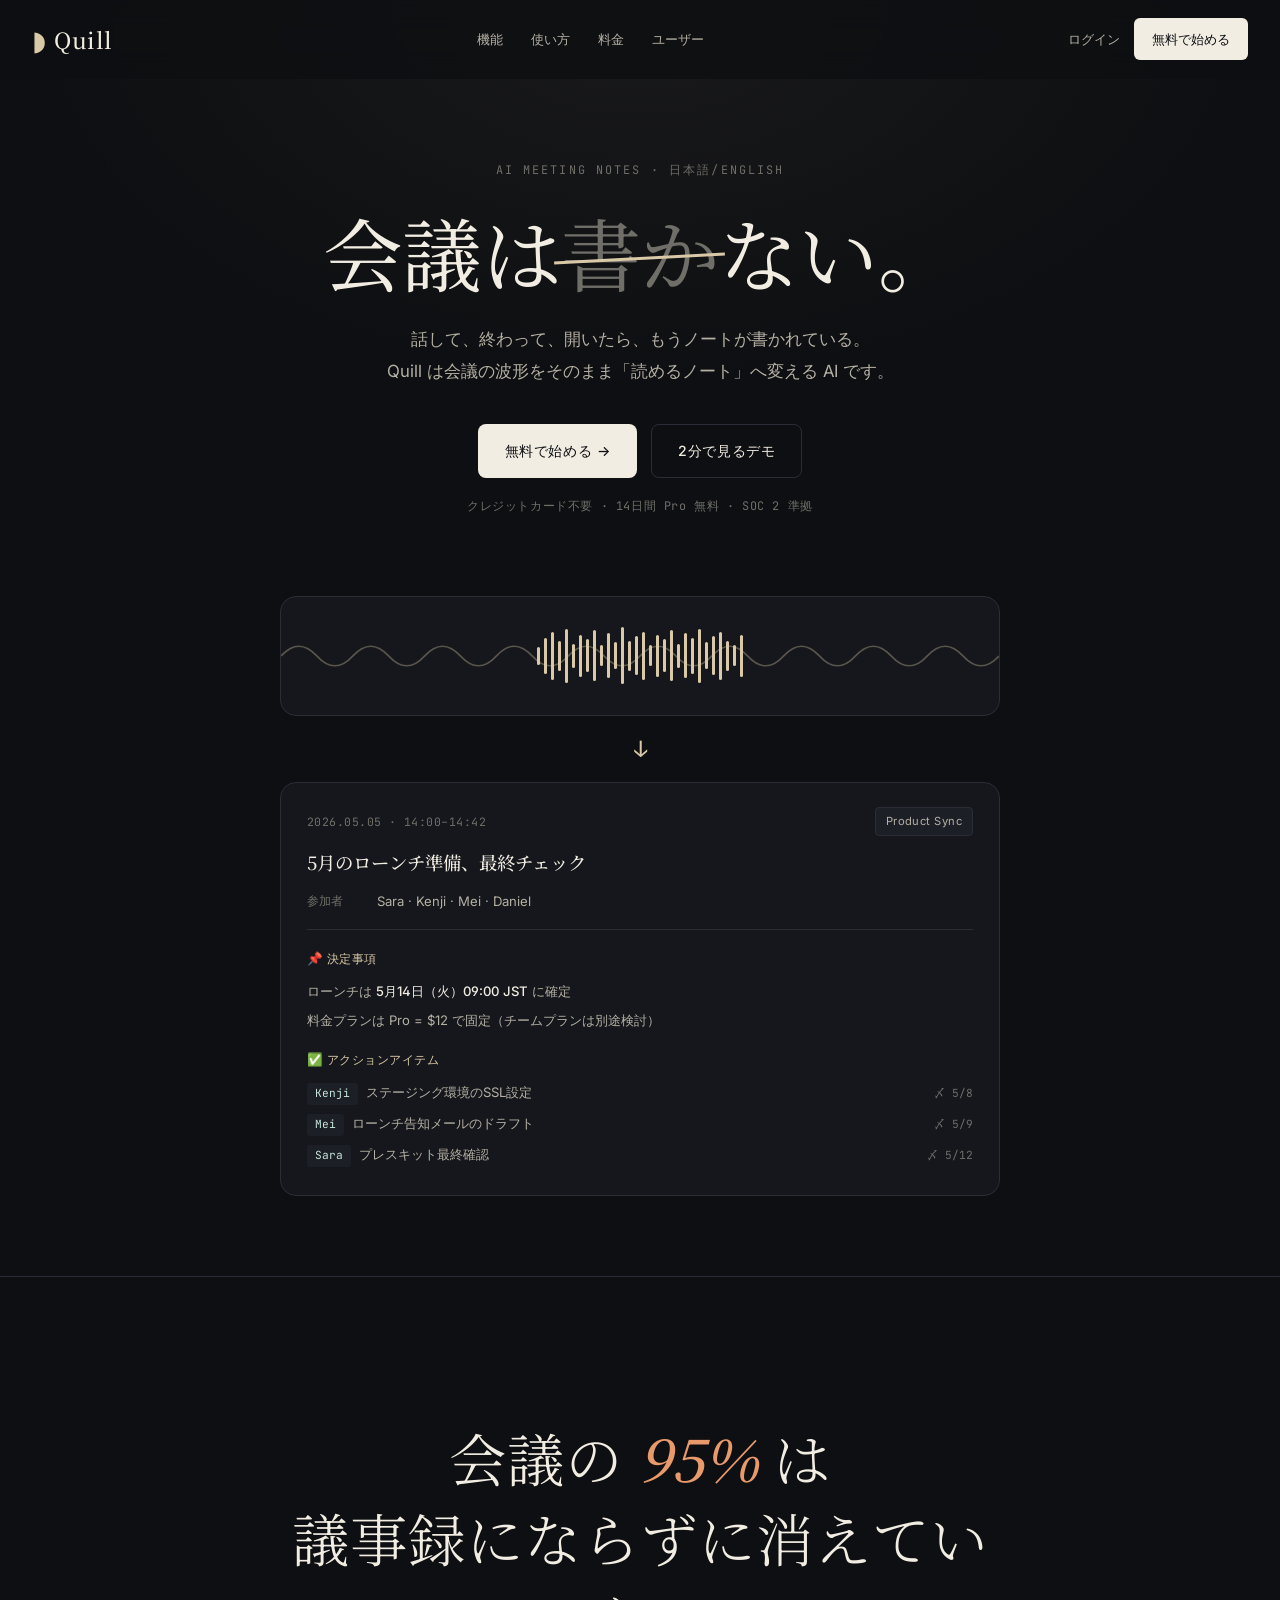
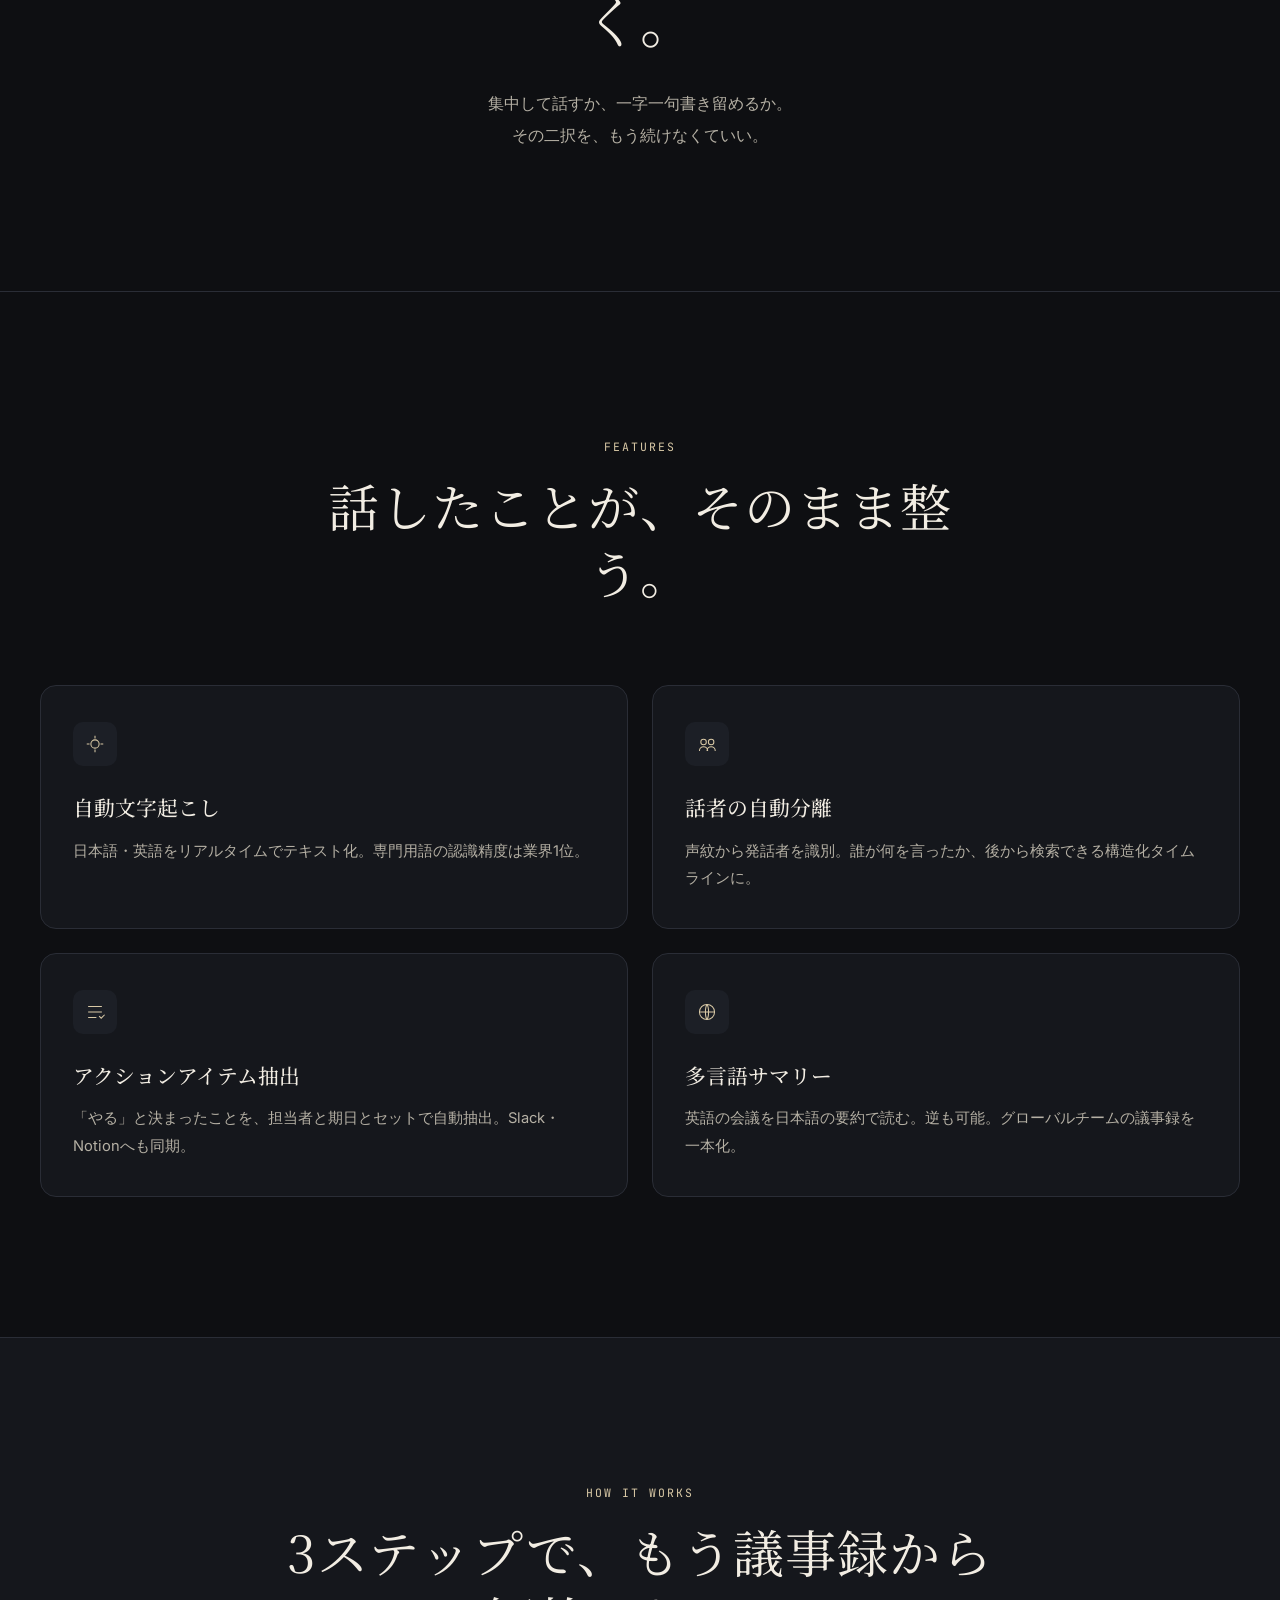
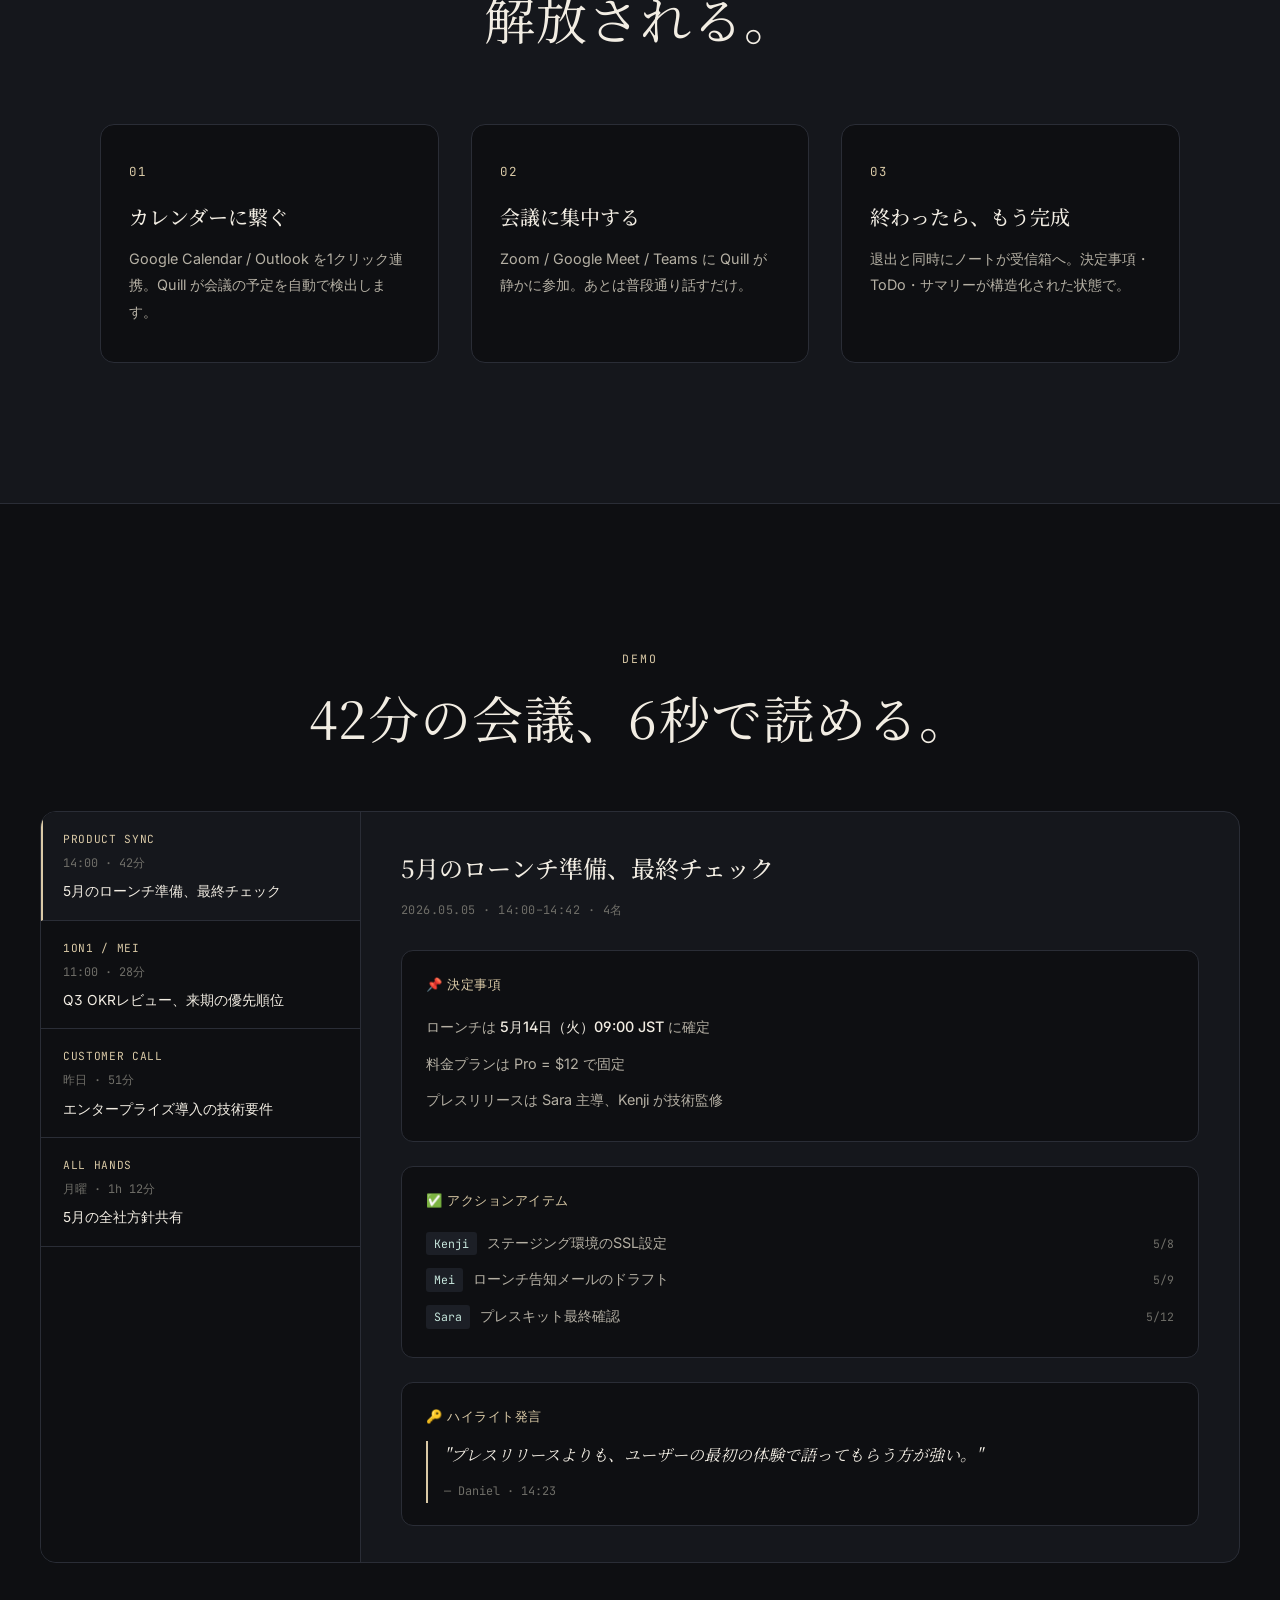
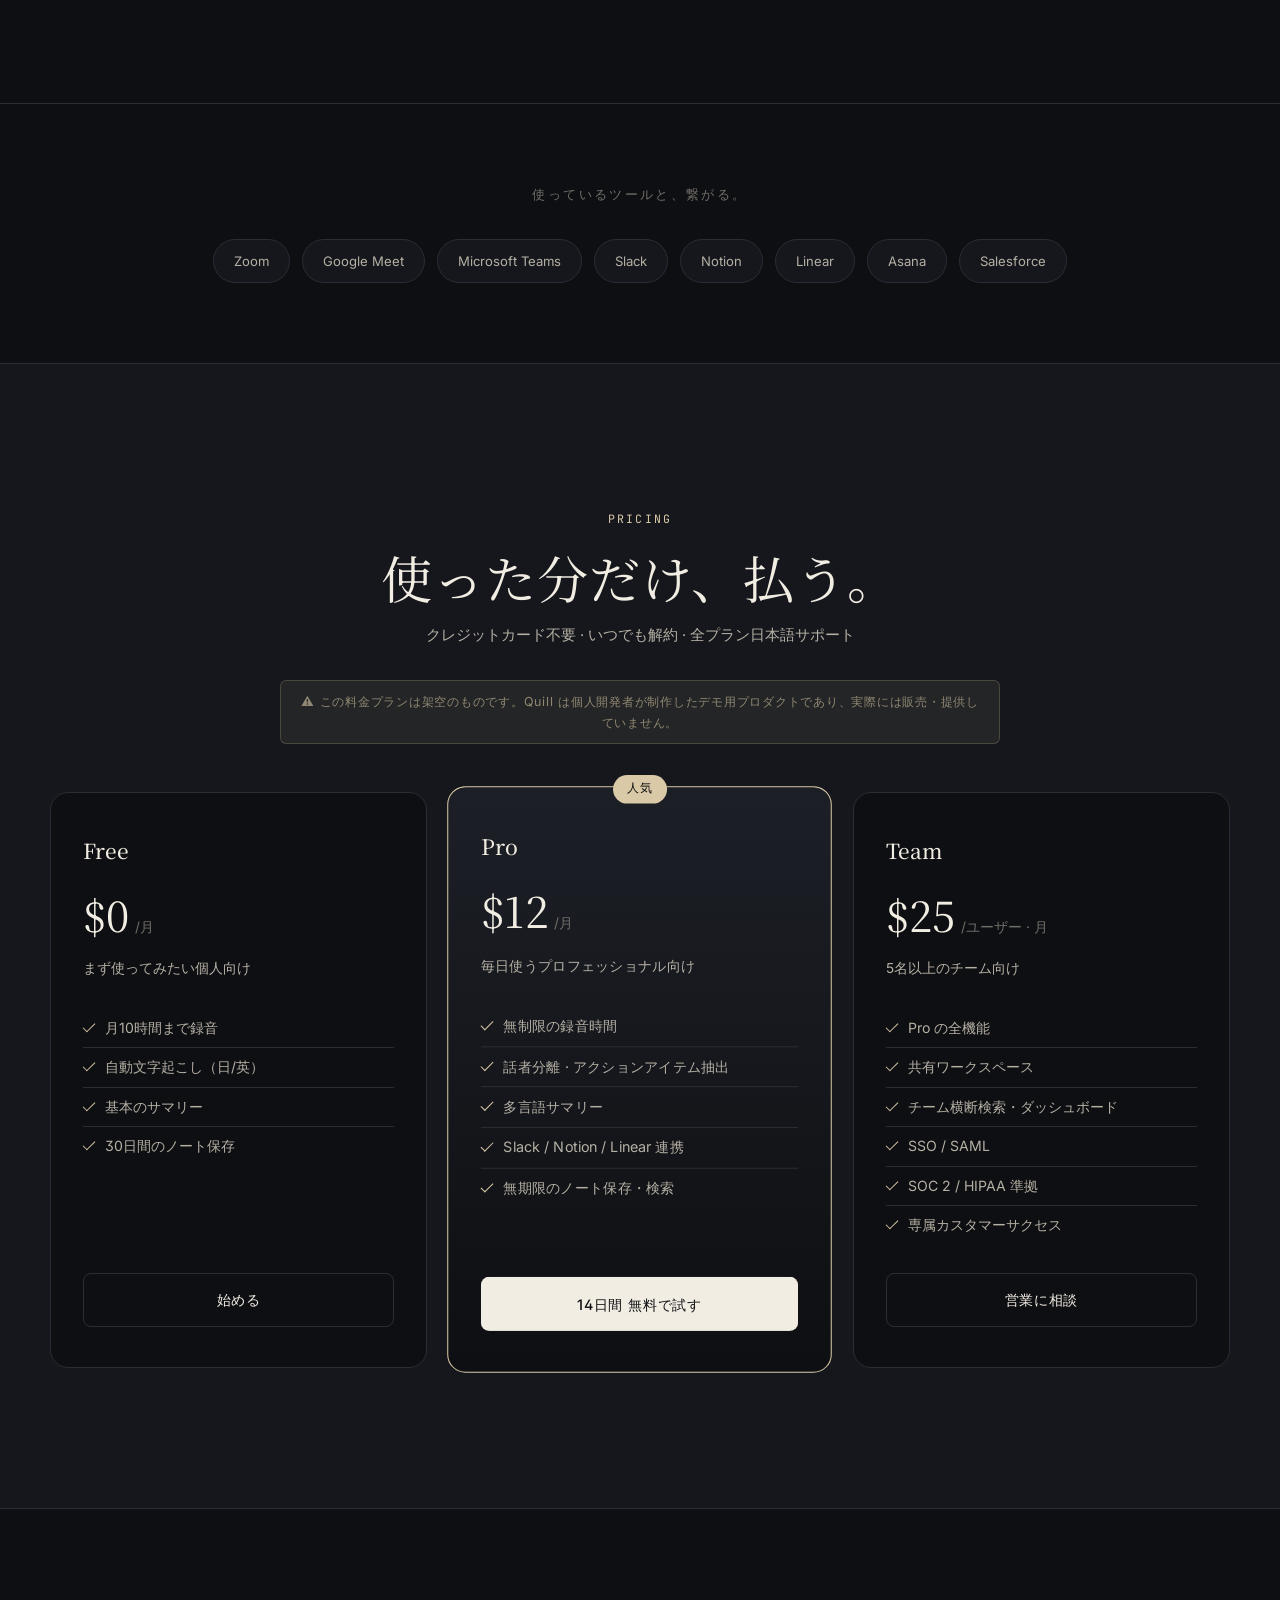
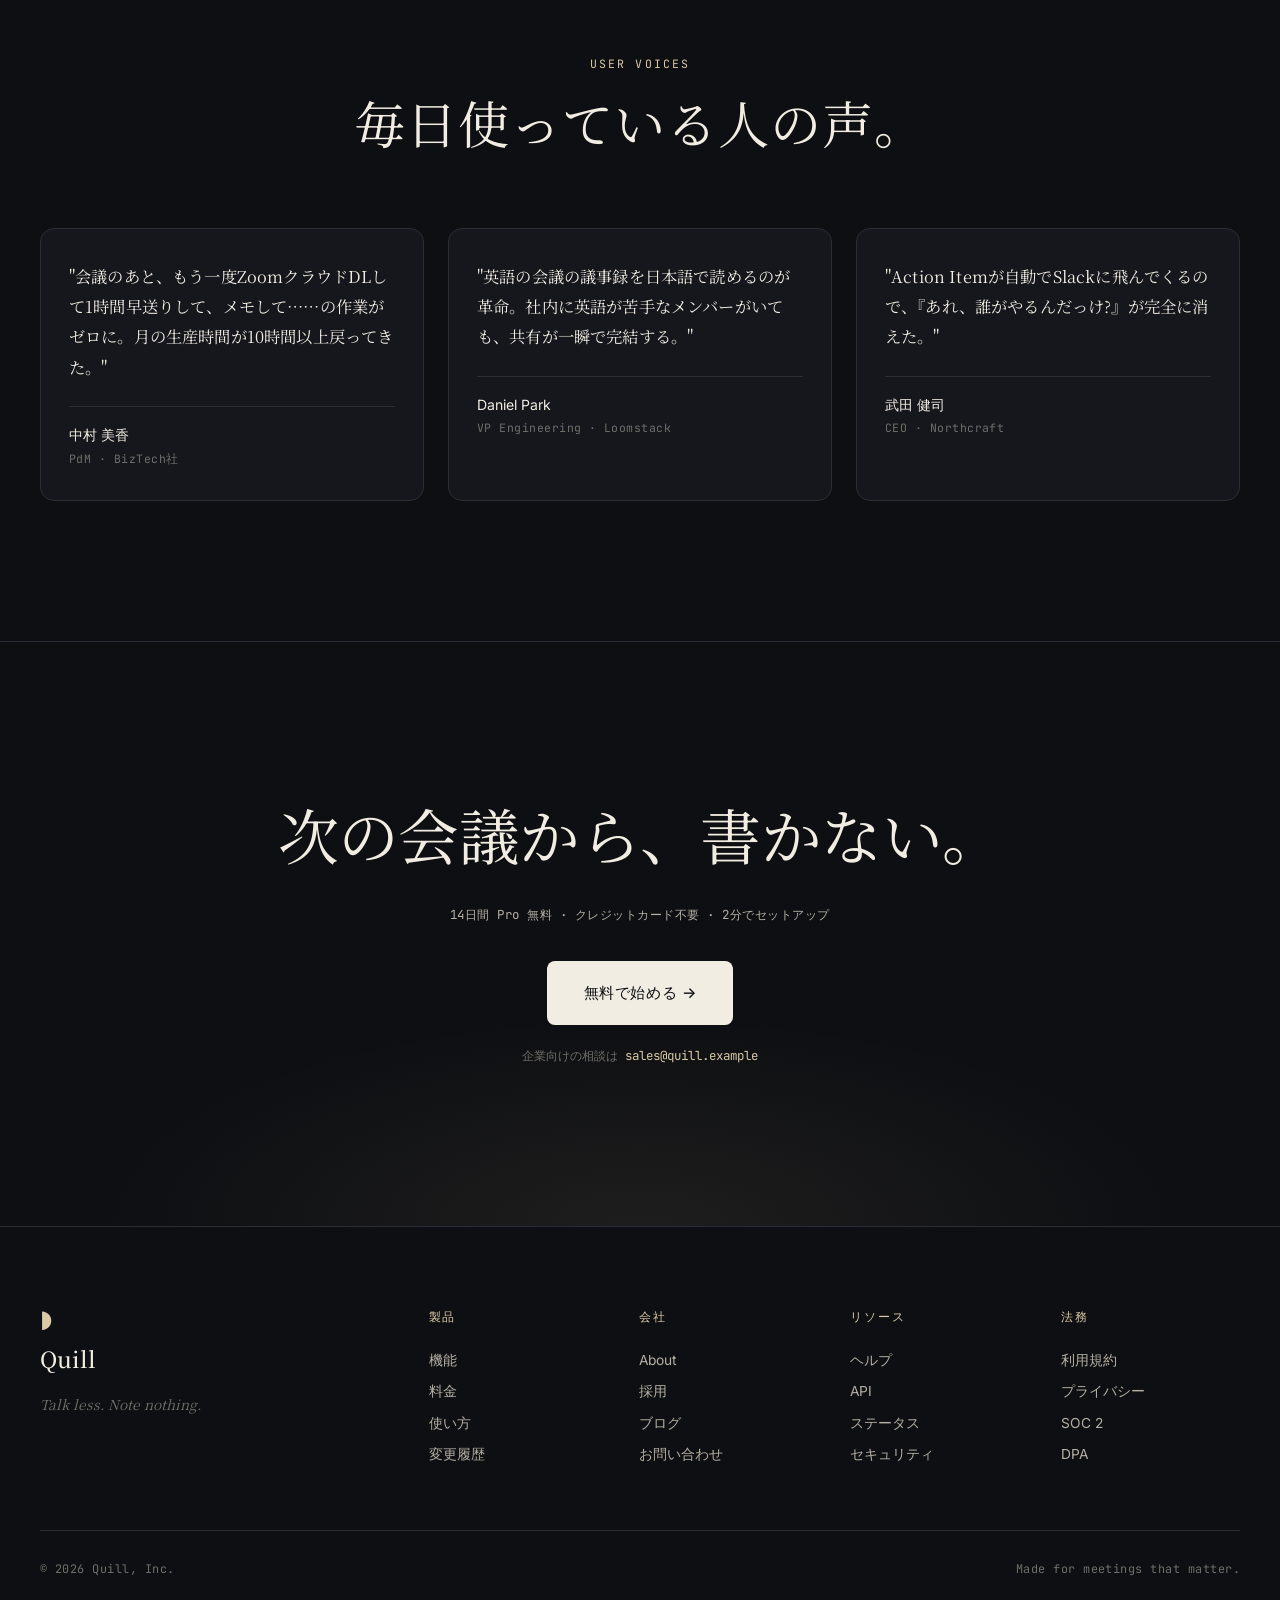
==== commit c4ddfbd1: "pricing: デモ用プロダクトである旨の注記バナーを追加" ====
--- a/index.html
+++ b/index.html
@@ -48,7 +48,7 @@
     </p>
     <div class="hero__cta">
       <a href="#cta" class="btn btn--primary">無料で始める →</a>
-      <a href="#demo" class="btn btn--ghost">2分で見るデモ</a>
+      <a href="demo.html" class="btn btn--ghost">2分で見るデモ</a>
     </div>
     <p class="hero__trust">
       クレジットカード不要 · 14日間 Pro 無料 · SOC 2 準拠
@@ -261,6 +261,11 @@
     <span class="eyebrow">Pricing</span>
     <h2 class="section-title">使った分だけ、払う。</h2>
     <p class="pricing__sub">クレジットカード不要 · いつでも解約 · 全プラン日本語サポート</p>
+  </div>
+  <div style="max-width:720px;margin:-40px auto 48px;text-align:center;">
+    <p style="display:inline-block;background:rgba(217,201,166,0.08);border:1px solid rgba(217,201,166,0.2);border-radius:6px;padding:10px 20px;font-size:0.78rem;color:rgba(217,201,166,0.6);letter-spacing:0.06em;">
+      ⚠️ この料金プランは架空のものです。Quill は個人開発者が制作したデモ用プロダクトであり、実際には販売・提供していません。
+    </p>
   </div>
   <div class="pricing__grid">
     <article class="plan">
